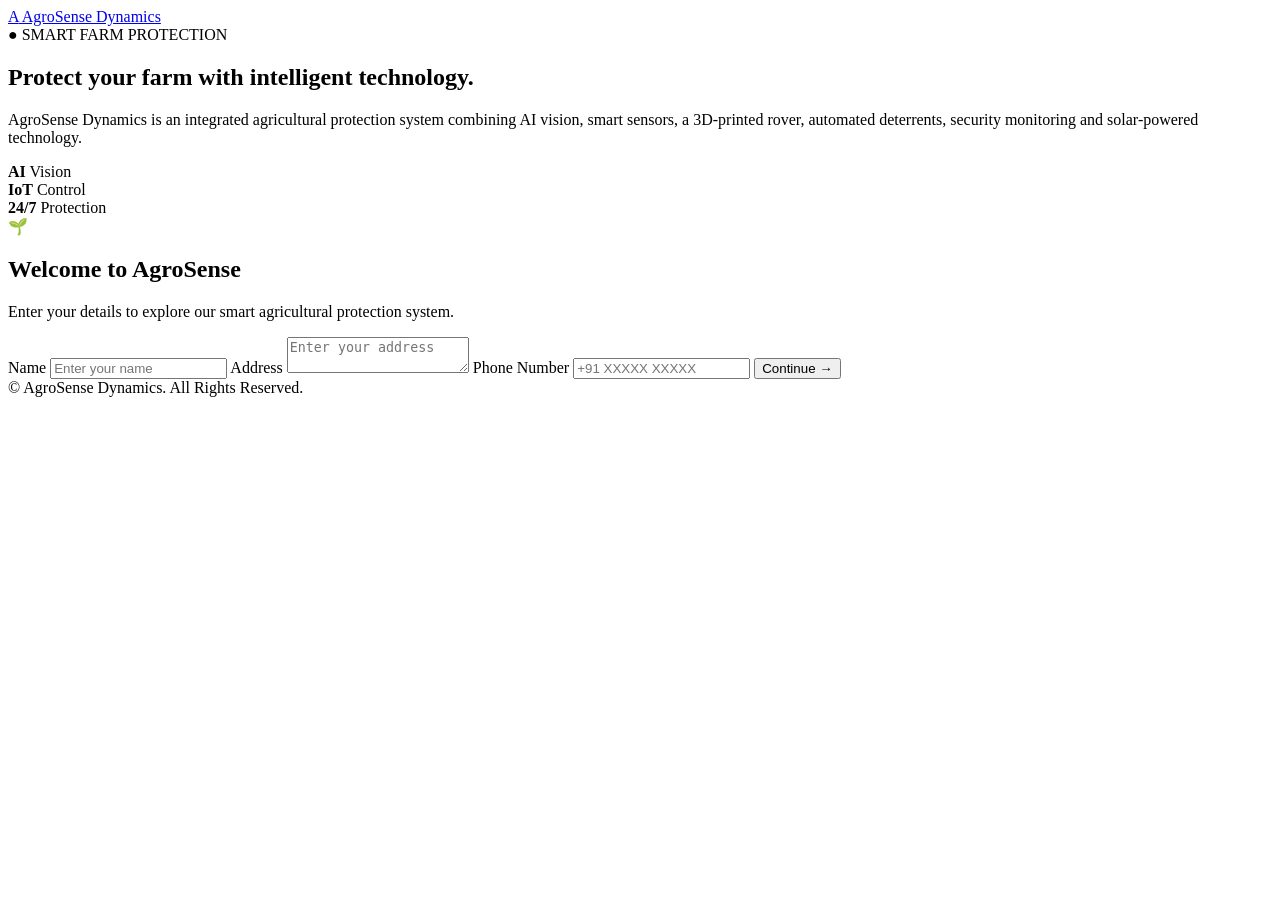
==== index.html @ 688af518 "Create index.html" ====
<!DOCTYPE html>
<html lang="en">
<head>
<meta charset="UTF-8">
<meta name="viewport" content="width=device-width, initial-scale=1.0">
<title>AgroSense Dynamics | Welcome</title>
<link rel="stylesheet" href="style.css">
</head>

<body class="landing">

<header class="navbar">
    <a href="index.html" class="logo">
        <span class="logo-icon">A</span>
        AgroSense <span>Dynamics</span>
    </a>
</header>

<main class="hero">

    <section class="hero-content reveal">

        <div class="badge">● SMART FARM PROTECTION</div>

        <h1>
            Protect your farm with
            <span class="gradient">intelligent technology.</span>
        </h1>

        <p>
            AgroSense Dynamics is an integrated agricultural
            protection system combining AI vision, smart sensors,
            a 3D-printed rover, automated deterrents, security
            monitoring and solar-powered technology.
        </p>

        <div class="hero-stats">
            <div>
                <strong>AI</strong>
                <span>Vision</span>
            </div>

            <div>
                <strong>IoT</strong>
                <span>Control</span>
            </div>

            <div>
                <strong>24/7</strong>
                <span>Protection</span>
            </div>
        </div>

    </section>


    <section class="glass login-card reveal delay">

        <div class="large-icon">🌱</div>

        <h2>Welcome to AgroSense</h2>

        <p class="muted">
            Enter your details to explore our smart
            agricultural protection system.
        </p>

        <form id="profileForm">

            <label>
                Name
                <input
                    type="text"
                    id="name"
                    placeholder="Enter your name"
                    required
                >
            </label>

            <label>
                Address
                <textarea
                    id="address"
                    placeholder="Enter your address"
                    required
                ></textarea>
            </label>

            <label>
                Phone Number
                <input
                    type="tel"
                    id="phone"
                    placeholder="+91 XXXXX XXXXX"
                    required
                >
            </label>

            <button class="btn primary" type="submit">
                Continue
                <span>→</span>
            </button>

        </form>

    </section>

</main>

<footer>
    © AgroSense Dynamics. All Rights Reserved.
</footer>

<script src="app.js"></script>

</body>
</html>
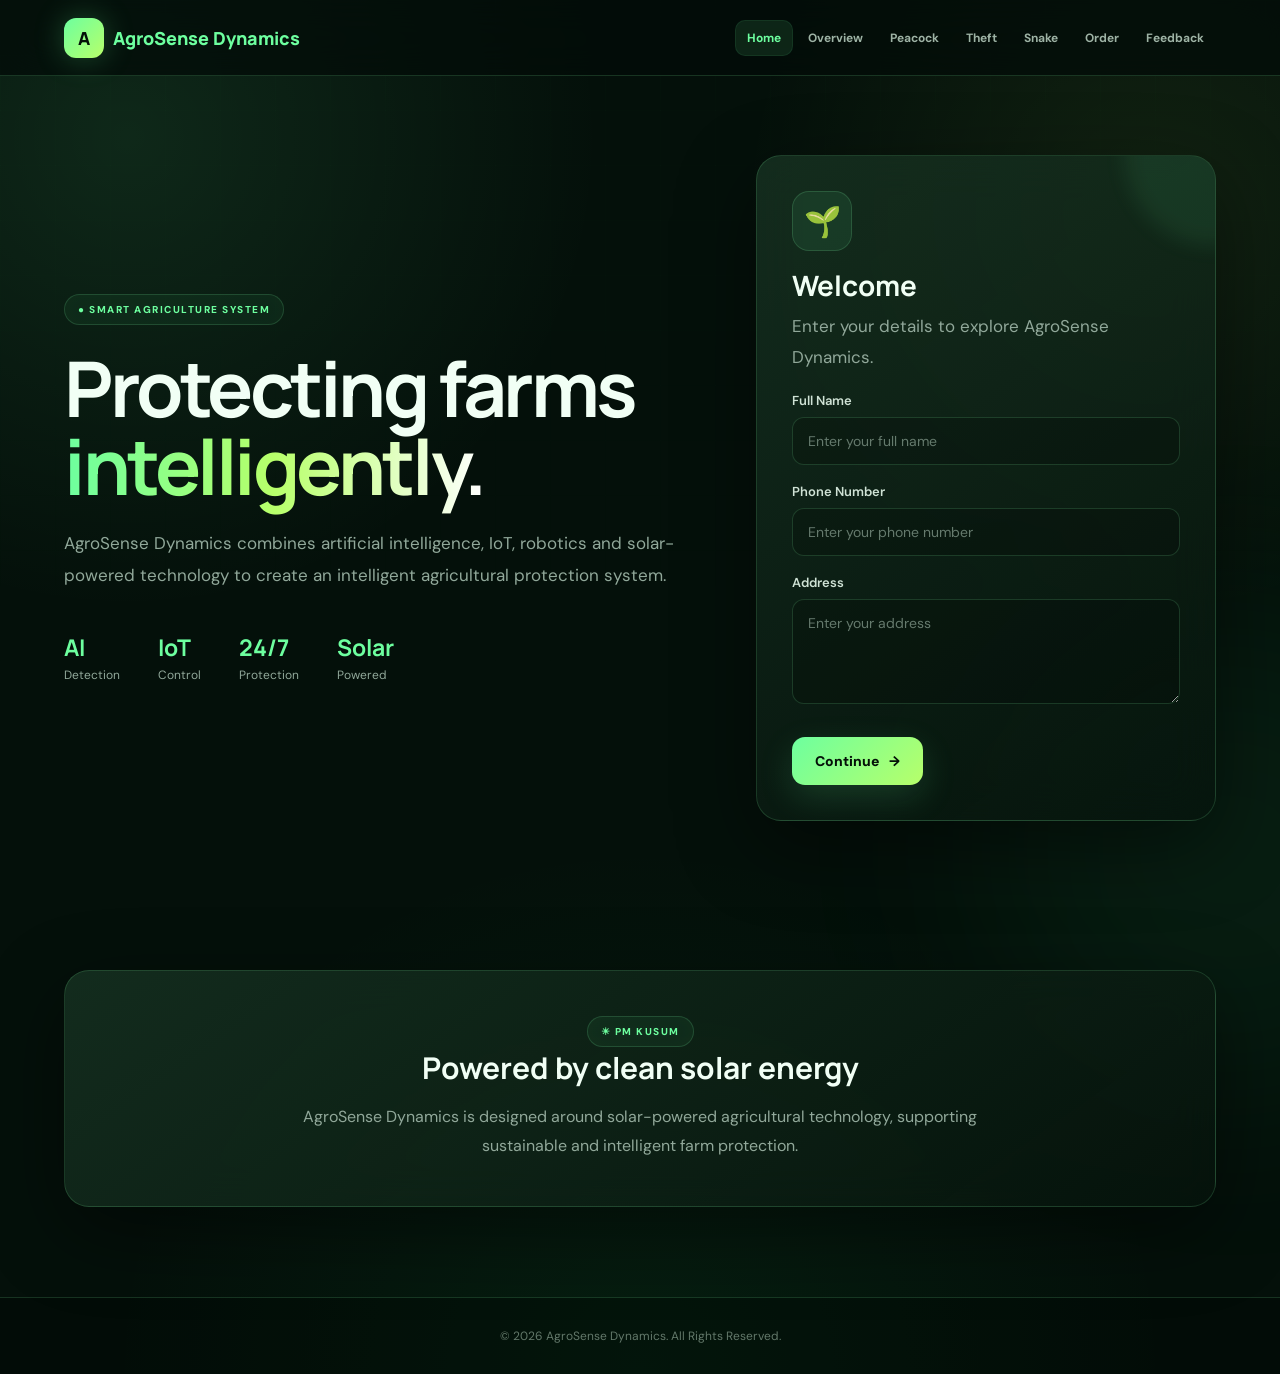
==== commit c3f6b8de: "Update index.html" ====
--- a/index.html
+++ b/index.html
@@ -1,117 +1,265 @@
 <!DOCTYPE html>
 <html lang="en">
 <head>
-<meta charset="UTF-8">
-<meta name="viewport" content="width=device-width, initial-scale=1.0">
-<title>AgroSense Dynamics | Welcome</title>
-<link rel="stylesheet" href="style.css">
+    <meta charset="UTF-8">
+
+    <meta
+        name="viewport"
+        content="width=device-width, initial-scale=1.0"
+    >
+
+    <meta
+        name="description"
+        content="AgroSense Dynamics - Smart agricultural protection powered by AI, IoT and solar energy."
+    >
+
+    <title>AgroSense Dynamics | Smart Agriculture</title>
+
+    <link rel="stylesheet" href="style.css">
 </head>
 
-<body class="landing">
-
-<header class="navbar">
-    <a href="index.html" class="logo">
-        <span class="logo-icon">A</span>
-        AgroSense <span>Dynamics</span>
-    </a>
-</header>
-
-<main class="hero">
-
-    <section class="hero-content reveal">
-
-        <div class="badge">● SMART FARM PROTECTION</div>
-
-        <h1>
-            Protect your farm with
-            <span class="gradient">intelligent technology.</span>
-        </h1>
-
-        <p>
-            AgroSense Dynamics is an integrated agricultural
-            protection system combining AI vision, smart sensors,
-            a 3D-printed rover, automated deterrents, security
-            monitoring and solar-powered technology.
-        </p>
-
-        <div class="hero-stats">
-            <div>
-                <strong>AI</strong>
-                <span>Vision</span>
+<body>
+
+    <!-- =========================
+         NAVBAR
+    ========================== -->
+
+    <nav class="navbar">
+
+        <a href="index.html" class="logo">
+
+            <span class="logo-icon">A</span>
+
+            <span>
+                AgroSense
+                <span>Dynamics</span>
+            </span>
+
+        </a>
+
+        <div class="nav-links">
+
+            <a href="index.html" class="active">
+                Home
+            </a>
+
+            <a href="overview.html">
+                Overview
+            </a>
+
+            <a href="peacock.html">
+                Peacock
+            </a>
+
+            <a href="theft.html">
+                Theft
+            </a>
+
+            <a href="snake.html">
+                Snake
+            </a>
+
+            <a href="order.html">
+                Order
+            </a>
+
+            <a href="feedback.html">
+                Feedback
+            </a>
+
+        </div>
+
+    </nav>
+
+
+    <!-- =========================
+         HERO
+    ========================== -->
+
+    <main class="hero">
+
+        <section class="hero-content reveal">
+
+            <div class="badge">
+                ● SMART AGRICULTURE SYSTEM
             </div>
 
-            <div>
-                <strong>IoT</strong>
-                <span>Control</span>
+            <h1>
+                Protecting farms
+                <span class="gradient">
+                    intelligently.
+                </span>
+            </h1>
+
+            <p>
+                AgroSense Dynamics combines artificial intelligence,
+                IoT, robotics and solar-powered technology to create
+                an intelligent agricultural protection system.
+            </p>
+
+
+            <!-- HERO STATS -->
+
+            <div class="hero-stats">
+
+                <div>
+                    <strong>AI</strong>
+                    <span>Detection</span>
+                </div>
+
+                <div>
+                    <strong>IoT</strong>
+                    <span>Control</span>
+                </div>
+
+                <div>
+                    <strong>24/7</strong>
+                    <span>Protection</span>
+                </div>
+
+                <div>
+                    <strong>Solar</strong>
+                    <span>Powered</span>
+                </div>
+
             </div>
 
-            <div>
-                <strong>24/7</strong>
-                <span>Protection</span>
+        </section>
+
+
+        <!-- =========================
+             LOGIN CARD
+        ========================== -->
+
+        <section class="login-card glass reveal delay">
+
+            <div class="large-icon">
+                🌱
             </div>
-        </div>
-
-    </section>
-
-
-    <section class="glass login-card reveal delay">
-
-        <div class="large-icon">🌱</div>
-
-        <h2>Welcome to AgroSense</h2>
-
-        <p class="muted">
-            Enter your details to explore our smart
-            agricultural protection system.
-        </p>
-
-        <form id="profileForm">
-
-            <label>
-                Name
+
+            <h2>
+                Welcome
+            </h2>
+
+            <p class="muted">
+                Enter your details to explore
+                AgroSense Dynamics.
+            </p>
+
+
+            <form id="loginForm">
+
+                <!-- NAME -->
+
+                <label for="name">
+                    Full Name
+                </label>
+
                 <input
                     type="text"
                     id="name"
-                    placeholder="Enter your name"
+                    name="name"
+                    placeholder="Enter your full name"
+                    autocomplete="name"
                     required
                 >
-            </label>
-
-            <label>
-                Address
-                <textarea
-                    id="address"
-                    placeholder="Enter your address"
-                    required
-                ></textarea>
-            </label>
-
-            <label>
-                Phone Number
+
+
+                <!-- PHONE -->
+
+                <label for="phone">
+                    Phone Number
+                </label>
+
                 <input
                     type="tel"
                     id="phone"
-                    placeholder="+91 XXXXX XXXXX"
+                    name="phone"
+                    placeholder="Enter your phone number"
+                    autocomplete="tel"
+                    pattern="[0-9+\-\s()]{10,15}"
                     required
                 >
-            </label>
-
-            <button class="btn primary" type="submit">
-                Continue
-                <span>→</span>
-            </button>
-
-        </form>
+
+
+                <!-- ADDRESS -->
+
+                <label for="address">
+                    Address
+                </label>
+
+                <textarea
+                    id="address"
+                    name="address"
+                    placeholder="Enter your address"
+                    autocomplete="street-address"
+                    required
+                ></textarea>
+
+
+                <!-- CONTINUE BUTTON -->
+
+                <button
+                    type="submit"
+                    class="btn primary"
+                >
+
+                    Continue
+
+                    <span>
+                        →
+                    </span>
+
+                </button>
+
+            </form>
+
+        </section>
+
+    </main>
+
+
+    <!-- =========================
+         SOLAR BANNER
+    ========================== -->
+
+    <section class="info-banner glass reveal">
+
+        <div class="badge">
+            ☀ PM KUSUM
+        </div>
+
+        <h2>
+            Powered by clean solar energy
+        </h2>
+
+        <p>
+            AgroSense Dynamics is designed around
+            solar-powered agricultural technology,
+            supporting sustainable and intelligent
+            farm protection.
+        </p>
 
     </section>
 
-</main>
-
-<footer>
-    © AgroSense Dynamics. All Rights Reserved.
-</footer>
-
-<script src="app.js"></script>
+
+    <!-- =========================
+         FOOTER
+    ========================== -->
+
+    <footer>
+
+        © 2026 AgroSense Dynamics.
+        All Rights Reserved.
+
+    </footer>
+
+
+    <!-- =========================
+         JAVASCRIPT
+    ========================== -->
+
+    <script src="script.js"></script>
 
 </body>
 </html>
--- a/style.css
+++ b/style.css
@@ -0,0 +1,2533 @@
+/* =========================================================
+   AGROSENSE DYNAMICS
+   PROFESSIONAL WEBSITE STYLESHEET
+   ========================================================= */
+
+
+/* =========================================================
+   GOOGLE FONTS
+   ========================================================= */
+
+@import url('https://fonts.googleapis.com/css2?family=DM+Sans:wght@400;500;600;700;800&family=Manrope:wght@600;700;800&display=swap');
+
+
+/* =========================================================
+   ROOT VARIABLES
+   ========================================================= */
+
+:root {
+
+    --bg: #04100a;
+    --bg-dark: #020804;
+    --bg-light: #0a1b11;
+
+    --card: rgba(12, 32, 20, 0.72);
+    --card-hover: rgba(18, 48, 29, 0.92);
+
+    --green: #6dff9f;
+    --green-light: #b7ff6a;
+    --green-dark: #1ed760;
+
+    --text: #f1fff5;
+    --text-soft: #d7e8dc;
+    --muted: #91a89a;
+
+    --border: rgba(130, 255, 170, 0.16);
+    --border-bright: rgba(109, 255, 159, 0.38);
+
+    --shadow:
+        0 25px 80px rgba(0, 0, 0, 0.45);
+
+    --glow:
+        0 0 35px rgba(109, 255, 159, 0.16);
+
+    --radius: 22px;
+}
+
+
+/* =========================================================
+   RESET
+   ========================================================= */
+
+* {
+    margin: 0;
+    padding: 0;
+    box-sizing: border-box;
+}
+
+
+html {
+    scroll-behavior: smooth;
+}
+
+
+body {
+    min-height: 100vh;
+
+    font-family: "DM Sans", sans-serif;
+
+    color: var(--text);
+
+    background:
+        radial-gradient(
+            circle at 10% 10%,
+            rgba(109, 255, 159, 0.10),
+            transparent 28%
+        ),
+
+        radial-gradient(
+            circle at 90% 15%,
+            rgba(183, 255, 106, 0.08),
+            transparent 25%
+        ),
+
+        radial-gradient(
+            circle at 50% 100%,
+            rgba(30, 215, 96, 0.07),
+            transparent 35%
+        ),
+
+        var(--bg);
+
+    overflow-x: hidden;
+
+    transition:
+        opacity 0.3s ease,
+        transform 0.3s ease;
+}
+
+
+/* =========================================================
+   BACKGROUND GRID
+   ========================================================= */
+
+body::before {
+
+    content: "";
+
+    position: fixed;
+
+    inset: 0;
+
+    pointer-events: none;
+
+    z-index: -2;
+
+    opacity: 0.17;
+
+    background-image:
+
+        linear-gradient(
+            rgba(120, 255, 160, 0.08) 1px,
+            transparent 1px
+        ),
+
+        linear-gradient(
+            90deg,
+            rgba(120, 255, 160, 0.08) 1px,
+            transparent 1px
+        );
+
+    background-size: 55px 55px;
+
+    mask-image:
+        linear-gradient(
+            to bottom,
+            black,
+            transparent 90%
+        );
+}
+
+
+/* =========================================================
+   BACKGROUND GLOW
+   ========================================================= */
+
+body::after {
+
+    content: "";
+
+    position: fixed;
+
+    width: 500px;
+    height: 500px;
+
+    right: -200px;
+    bottom: -200px;
+
+    border-radius: 50%;
+
+    background:
+        rgba(80, 255, 140, 0.055);
+
+    filter: blur(100px);
+
+    pointer-events: none;
+
+    z-index: -1;
+
+    animation:
+        floatingGlow 9s ease-in-out infinite alternate;
+}
+
+
+@keyframes floatingGlow {
+
+    from {
+        transform:
+            translate(0, 0)
+            scale(1);
+    }
+
+    to {
+        transform:
+            translate(-70px, -60px)
+            scale(1.15);
+    }
+}
+
+
+/* =========================================================
+   TEXT
+   ========================================================= */
+
+h1,
+h2,
+h3,
+h4 {
+
+    font-family: "Manrope", sans-serif;
+
+}
+
+
+p {
+
+    line-height: 1.8;
+
+}
+
+
+.muted {
+
+    color: var(--muted);
+
+}
+
+
+.gradient {
+
+    background:
+        linear-gradient(
+            90deg,
+            var(--green),
+            var(--green-light),
+            #ffffff
+        );
+
+    -webkit-background-clip: text;
+
+    background-clip: text;
+
+    color: transparent;
+
+}
+
+
+/* =========================================================
+   NAVBAR
+   ========================================================= */
+
+.navbar {
+
+    position: sticky;
+
+    top: 0;
+
+    z-index: 1000;
+
+    height: 76px;
+
+    width: 100%;
+
+    padding:
+        0 5%;
+
+    display: flex;
+
+    align-items: center;
+
+    justify-content: space-between;
+
+    background:
+        rgba(3, 13, 8, 0.76);
+
+    backdrop-filter:
+        blur(22px);
+
+    -webkit-backdrop-filter:
+        blur(22px);
+
+    border-bottom:
+        1px solid var(--border);
+}
+
+
+/* =========================================================
+   LOGO
+   ========================================================= */
+
+.logo {
+
+    display: flex;
+
+    align-items: center;
+
+    gap: 9px;
+
+    text-decoration: none;
+
+    color: white;
+
+    font-family: "Manrope", sans-serif;
+
+    font-size: 18px;
+
+    font-weight: 800;
+
+    white-space: nowrap;
+}
+
+
+.logo span:not(.logo-icon) {
+
+    color: var(--green);
+
+}
+
+
+.logo-icon {
+
+    width: 40px;
+
+    height: 40px;
+
+    display: grid;
+
+    place-items: center;
+
+    border-radius: 12px;
+
+    color: #031008;
+
+    background:
+        linear-gradient(
+            135deg,
+            var(--green),
+            var(--green-light)
+        );
+
+    box-shadow:
+        0 0 30px
+        rgba(109, 255, 159, 0.25);
+
+    font-weight: 900;
+
+    transition:
+        transform 0.3s ease,
+        box-shadow 0.3s ease;
+}
+
+
+.logo:hover .logo-icon {
+
+    transform:
+        rotate(-8deg)
+        scale(1.08);
+
+    box-shadow:
+        0 0 45px
+        rgba(109, 255, 159, 0.45);
+}
+
+
+/* =========================================================
+   NAVIGATION LINKS
+   ========================================================= */
+
+.nav-links {
+
+    display: flex;
+
+    align-items: center;
+
+    gap: 3px;
+
+    overflow-x: auto;
+
+    scrollbar-width: none;
+}
+
+
+.nav-links::-webkit-scrollbar {
+
+    display: none;
+
+}
+
+
+.nav-links a {
+
+    color: #9eb3a5;
+
+    text-decoration: none;
+
+    font-size: 12px;
+
+    font-weight: 700;
+
+    padding:
+        10px 12px;
+
+    border-radius: 10px;
+
+    white-space: nowrap;
+
+    transition:
+        color 0.3s ease,
+        background 0.3s ease,
+        transform 0.3s ease;
+}
+
+
+.nav-links a:hover {
+
+    color: white;
+
+    background:
+        rgba(109, 255, 159, 0.08);
+
+    transform:
+        translateY(-1px);
+}
+
+
+.nav-links a.active {
+
+    color: var(--green);
+
+    background:
+        rgba(109, 255, 159, 0.10);
+
+    box-shadow:
+        inset 0 0 0 1px
+        rgba(109, 255, 159, 0.08);
+}
+
+
+/* =========================================================
+   HERO
+   ========================================================= */
+
+.hero {
+
+    width:
+        min(1180px, 90%);
+
+    min-height:
+        calc(100vh - 76px);
+
+    margin:
+        0 auto;
+
+    display:
+        grid;
+
+    grid-template-columns:
+        1.15fr 0.85fr;
+
+    align-items:
+        center;
+
+    gap:
+        70px;
+
+    padding:
+        70px 0;
+}
+
+
+.hero-content {
+
+    max-width:
+        720px;
+}
+
+
+.hero h1 {
+
+    font-size:
+        clamp(44px, 6vw, 78px);
+
+    line-height:
+        1.01;
+
+    letter-spacing:
+        -0.045em;
+
+    margin:
+        24px 0;
+}
+
+
+.hero p {
+
+    max-width:
+        680px;
+
+    color:
+        var(--muted);
+
+    font-size:
+        17px;
+
+    line-height:
+        1.85;
+}
+
+
+/* =========================================================
+   BADGE
+   ========================================================= */
+
+.badge {
+
+    display:
+        inline-flex;
+
+    align-items:
+        center;
+
+    gap:
+        8px;
+
+    padding:
+        8px 13px;
+
+    border:
+        1px solid var(--border);
+
+    border-radius:
+        999px;
+
+    background:
+        rgba(109, 255, 159, 0.05);
+
+    color:
+        var(--green);
+
+    font-size:
+        10px;
+
+    font-weight:
+        800;
+
+    letter-spacing:
+        0.15em;
+
+    text-transform:
+        uppercase;
+
+    box-shadow:
+        inset 0 0 20px
+        rgba(109, 255, 159, 0.02);
+}
+
+
+/* =========================================================
+   HERO STATS
+   ========================================================= */
+
+.hero-stats {
+
+    display:
+        flex;
+
+    gap:
+        38px;
+
+    margin-top:
+        40px;
+}
+
+
+.hero-stats div {
+
+    display:
+        flex;
+
+    flex-direction:
+        column;
+
+    gap:
+        4px;
+}
+
+
+.hero-stats strong {
+
+    font-family:
+        "Manrope", sans-serif;
+
+    font-size:
+        23px;
+
+    color:
+        var(--green);
+}
+
+
+.hero-stats span {
+
+    color:
+        var(--muted);
+
+    font-size:
+        12px;
+
+}
+
+
+/* =========================================================
+   GLASS
+   ========================================================= */
+
+.glass {
+
+    background:
+        linear-gradient(
+            145deg,
+            rgba(24, 52, 35, 0.78),
+            rgba(6, 19, 12, 0.75)
+        );
+
+    border:
+        1px solid var(--border);
+
+    border-radius:
+        25px;
+
+    box-shadow:
+        var(--shadow);
+
+    backdrop-filter:
+        blur(22px);
+
+    -webkit-backdrop-filter:
+        blur(22px);
+}
+
+
+/* =========================================================
+   LOGIN CARD
+   ========================================================= */
+
+.login-card {
+
+    padding:
+        35px;
+
+    position:
+        relative;
+
+    overflow:
+        hidden;
+
+    animation:
+        cardFloat 5s ease-in-out infinite;
+}
+
+
+.login-card::before {
+
+    content:
+        "";
+
+    position:
+        absolute;
+
+    width:
+        180px;
+
+    height:
+        180px;
+
+    top:
+        -90px;
+
+    right:
+        -90px;
+
+    border-radius:
+        50%;
+
+    background:
+        rgba(109, 255, 159, 0.08);
+
+    filter:
+        blur(10px);
+
+}
+
+
+@keyframes cardFloat {
+
+    0%,
+    100% {
+
+        transform:
+            translateY(0);
+
+    }
+
+    50% {
+
+        transform:
+            translateY(-10px);
+
+    }
+}
+
+
+.login-card h2 {
+
+    font-size:
+        28px;
+
+    margin:
+        15px 0 7px;
+
+}
+
+
+.large-icon {
+
+    width:
+        60px;
+
+    height:
+        60px;
+
+    display:
+        grid;
+
+    place-items:
+        center;
+
+    border-radius:
+        17px;
+
+    background:
+        rgba(109, 255, 159, 0.08);
+
+    border:
+        1px solid var(--border);
+
+    font-size:
+        30px;
+
+}
+
+
+/* =========================================================
+   FORMS
+   ========================================================= */
+
+label {
+
+    display:
+        block;
+
+    margin-top:
+        18px;
+
+    color:
+        #cfe2d5;
+
+    font-size:
+        13px;
+
+    font-weight:
+        600;
+}
+
+
+input,
+textarea {
+
+    width:
+        100%;
+
+    margin-top:
+        8px;
+
+    padding:
+        14px 15px;
+
+    border:
+        1px solid var(--border);
+
+    border-radius:
+        12px;
+
+    outline:
+        none;
+
+    background:
+        rgba(0, 0, 0, 0.20);
+
+    color:
+        white;
+
+    font-family:
+        inherit;
+
+    font-size:
+        14px;
+
+    transition:
+        border 0.3s ease,
+        box-shadow 0.3s ease,
+        transform 0.3s ease;
+}
+
+
+textarea {
+
+    min-height:
+        105px;
+
+    resize:
+        vertical;
+}
+
+
+input::placeholder,
+textarea::placeholder {
+
+    color:
+        #657a6d;
+
+}
+
+
+input:focus,
+textarea:focus {
+
+    border-color:
+        var(--green);
+
+    box-shadow:
+        0 0 0 3px
+        rgba(109, 255, 159, 0.08),
+
+        0 0 30px
+        rgba(109, 255, 159, 0.06);
+
+    transform:
+        translateY(-1px);
+}
+
+
+/* =========================================================
+   BUTTONS
+   ========================================================= */
+
+.btn {
+
+    display:
+        inline-flex;
+
+    align-items:
+        center;
+
+    justify-content:
+        center;
+
+    gap:
+        10px;
+
+    margin-top:
+        28px;
+
+    padding:
+        15px 23px;
+
+    border:
+        none;
+
+    border-radius:
+        13px;
+
+    font-family:
+        inherit;
+
+    font-size:
+        14px;
+
+    font-weight:
+        800;
+
+    text-decoration:
+        none;
+
+    cursor:
+        pointer;
+
+    transition:
+        transform 0.3s ease,
+        box-shadow 0.3s ease,
+        background 0.3s ease;
+}
+
+
+.btn span {
+
+    transition:
+        transform 0.3s ease;
+
+}
+
+
+.btn:hover span {
+
+    transform:
+        translateX(4px);
+
+}
+
+
+.btn.primary {
+
+    color:
+        #041008;
+
+    background:
+        linear-gradient(
+            135deg,
+            var(--green),
+            var(--green-light)
+        );
+
+    box-shadow:
+        0 12px 35px
+        rgba(109, 255, 159, 0.15);
+
+}
+
+
+.btn.primary:hover {
+
+    transform:
+        translateY(-4px)
+        scale(1.015);
+
+    box-shadow:
+        0 20px 55px
+        rgba(109, 255, 159, 0.28);
+
+}
+
+
+.btn-reset {
+
+    color:
+        white;
+
+    background:
+        transparent;
+
+    border:
+        1px solid var(--border);
+
+}
+
+
+.btn-reset:hover {
+
+    background:
+        rgba(255,255,255,0.05);
+
+    transform:
+        translateY(-3px);
+
+}
+
+
+/* =========================================================
+   PAGE HEADER
+   ========================================================= */
+
+.page-header {
+
+    width:
+        min(1180px, 90%);
+
+    margin:
+        80px auto 55px;
+
+}
+
+
+.page-header h1 {
+
+    font-size:
+        clamp(42px, 6vw, 70px);
+
+    line-height:
+        1.02;
+
+    letter-spacing:
+        -0.04em;
+
+    margin:
+        18px 0;
+}
+
+
+.page-header p {
+
+    max-width:
+        720px;
+
+    color:
+        var(--muted);
+
+    font-size:
+        17px;
+
+    line-height:
+        1.85;
+
+}
+
+
+/* =========================================================
+   SPLIT PAGE HEADER
+   ========================================================= */
+
+.page-header.split {
+
+    display:
+        grid;
+
+    grid-template-columns:
+        1fr 0.55fr;
+
+    gap:
+        60px;
+
+    align-items:
+        center;
+}
+
+
+/* =========================================================
+   CARDS
+   ========================================================= */
+
+.cards {
+
+    width:
+        min(1180px, 90%);
+
+    margin:
+        auto;
+
+    display:
+        grid;
+
+    grid-template-columns:
+        repeat(3, 1fr);
+
+    gap:
+        20px;
+}
+
+
+.card {
+
+    position:
+        relative;
+
+    display:
+        block;
+
+    padding:
+        30px;
+
+    min-height:
+        220px;
+
+    overflow:
+        hidden;
+
+    text-decoration:
+        none;
+
+    color:
+        inherit;
+
+    border:
+        1px solid var(--border);
+
+    border-radius:
+        var(--radius);
+
+    background:
+        rgba(13, 32, 21, 0.62);
+
+    transition:
+        transform 0.4s ease,
+        background 0.4s ease,
+        border 0.4s ease,
+        box-shadow 0.4s ease;
+}
+
+
+.card::before {
+
+    content:
+        "";
+
+    position:
+        absolute;
+
+    width:
+        160px;
+
+    height:
+        160px;
+
+    right:
+        -80px;
+
+    top:
+        -80px;
+
+    border-radius:
+        50%;
+
+    background:
+        rgba(109, 255, 159, 0.07);
+
+    transition:
+        transform 0.5s ease;
+}
+
+
+.card:hover {
+
+    transform:
+        translateY(-9px);
+
+    background:
+        var(--card-hover);
+
+    border-color:
+        var(--border-bright);
+
+    box-shadow:
+        0 25px 60px
+        rgba(0, 0, 0, 0.28);
+}
+
+
+.card:hover::before {
+
+    transform:
+        scale(2.2);
+
+}
+
+
+.card-icon {
+
+    position:
+        relative;
+
+    z-index:
+        1;
+
+    display:
+        inline-block;
+
+    font-size:
+        38px;
+
+    margin-bottom:
+        18px;
+
+    transition:
+        transform 0.4s ease;
+}
+
+
+.card:hover .card-icon {
+
+    transform:
+        translateY(-5px)
+        rotate(-5deg)
+        scale(1.12);
+
+}
+
+
+.card h3 {
+
+    position:
+        relative;
+
+    z-index:
+        1;
+
+    font-size:
+        20px;
+
+    margin-bottom:
+        12px;
+
+}
+
+
+.card p {
+
+    position:
+        relative;
+
+    z-index:
+        1;
+
+    color:
+        var(--muted);
+
+    font-size:
+        14px;
+
+    line-height:
+        1.75;
+
+}
+
+
+.card-link {
+
+    position:
+        relative;
+
+    z-index:
+        1;
+
+    display:
+        inline-block;
+
+    margin-top:
+        18px;
+
+    color:
+        var(--green);
+
+    font-size:
+        13px;
+
+    font-weight:
+        800;
+
+}
+
+
+/* =========================================================
+   FLOW SECTION
+   ========================================================= */
+
+.flow {
+
+    width:
+        min(1180px, 90%);
+
+    margin:
+        70px auto;
+
+    padding:
+        35px;
+}
+
+
+.flow-items {
+
+    display:
+        grid;
+
+    grid-template-columns:
+        repeat(4, 1fr);
+
+    gap:
+        18px;
+
+    margin-top:
+        30px;
+}
+
+
+.flow-item {
+
+    padding:
+        25px 18px;
+
+    text-align:
+        center;
+
+    border:
+        1px solid var(--border);
+
+    border-radius:
+        17px;
+
+    background:
+        rgba(0, 0, 0, 0.14);
+
+    transition:
+        transform 0.3s ease,
+        border 0.3s ease,
+        background 0.3s ease;
+}
+
+
+.flow-item:hover {
+
+    transform:
+        translateY(-6px);
+
+    border-color:
+        var(--border-bright);
+
+    background:
+        rgba(109, 255, 159, 0.04);
+}
+
+
+.flow-icon {
+
+    font-size:
+        32px;
+
+    margin-bottom:
+        12px;
+
+}
+
+
+.flow-item h4 {
+
+    font-size:
+        16px;
+
+    margin-bottom:
+        7px;
+
+}
+
+
+.flow-item p {
+
+    color:
+        var(--muted);
+
+    font-size:
+        12px;
+
+    line-height:
+        1.6;
+
+}
+
+
+/* =========================================================
+   ORBIT ANIMATION
+   ========================================================= */
+
+.orbit {
+
+    position:
+        relative;
+
+    width:
+        310px;
+
+    height:
+        310px;
+
+    margin:
+        auto;
+
+    border:
+        1px solid
+        rgba(109, 255, 159, 0.18);
+
+    border-radius:
+        50%;
+
+    box-shadow:
+        inset 0 0 70px
+        rgba(109, 255, 159, 0.035),
+
+        0 0 50px
+        rgba(109, 255, 159, 0.04);
+
+    animation:
+        orbitRotate 18s linear infinite;
+}
+
+
+.orbit::before {
+
+    content:
+        "";
+
+    position:
+        absolute;
+
+    inset:
+        30px;
+
+    border:
+        1px dashed
+        rgba(109, 255, 159, 0.12);
+
+    border-radius:
+        50%;
+}
+
+
+.orbit::after {
+
+    content:
+        "";
+
+    position:
+        absolute;
+
+    width:
+        15px;
+
+    height:
+        15px;
+
+    top:
+        -7px;
+
+    left:
+        calc(50% - 7px);
+
+    border-radius:
+        50%;
+
+    background:
+        var(--green);
+
+    box-shadow:
+        0 0 25px
+        var(--green);
+}
+
+
+.orbit-center {
+
+    position:
+        absolute;
+
+    inset:
+        75px;
+
+    display:
+        grid;
+
+    place-items:
+        center;
+
+    border-radius:
+        50%;
+
+    font-size:
+        70px;
+
+    background:
+        radial-gradient(
+            circle,
+            rgba(109, 255, 159, 0.18),
+            rgba(109, 255, 159, 0.025) 65%,
+            transparent 70%
+        );
+
+    animation:
+        counterOrbit 18s linear infinite;
+}
+
+
+.orbit-node {
+
+    position:
+        absolute;
+
+    width:
+        50px;
+
+    height:
+        50px;
+
+    display:
+        grid;
+
+    place-items:
+        center;
+
+    border-radius:
+        50%;
+
+    background:
+        var(--bg-light);
+
+    border:
+        1px solid var(--border);
+
+    box-shadow:
+        0 0 25px
+        rgba(109, 255, 159, 0.10);
+
+    font-size:
+        18px;
+
+    animation:
+        counterOrbit 18s linear infinite;
+}
+
+
+.node1 {
+
+    top:
+        15px;
+
+    left:
+        calc(50% - 25px);
+
+}
+
+
+.node2 {
+
+    right:
+        0;
+
+    top:
+        calc(50% - 25px);
+
+}
+
+
+.node3 {
+
+    bottom:
+        15px;
+
+    left:
+        calc(50% - 25px);
+
+}
+
+
+@keyframes orbitRotate {
+
+    to {
+
+        transform:
+            rotate(360deg);
+
+    }
+
+}
+
+
+@keyframes counterOrbit {
+
+    to {
+
+        transform:
+            rotate(-360deg);
+
+    }
+
+}
+
+
+/* =========================================================
+   ORDER PAGE
+   ========================================================= */
+
+.order {
+
+    width:
+        min(1050px, 90%);
+
+    margin:
+        auto;
+
+    display:
+        grid;
+
+    grid-template-columns:
+        1fr 0.8fr;
+
+    gap:
+        25px;
+
+}
+
+
+.bill {
+
+    padding:
+        35px;
+
+}
+
+
+.bill-header {
+
+    display:
+        flex;
+
+    align-items:
+        center;
+
+    justify-content:
+        space-between;
+
+    gap:
+        20px;
+
+    padding-bottom:
+        25px;
+
+    border-bottom:
+        1px solid var(--border);
+
+}
+
+
+.bill-header h2 {
+
+    margin-top:
+        12px;
+
+    font-size:
+        23px;
+
+}
+
+
+.price {
+
+    color:
+        var(--green);
+
+    font-family:
+        "Manrope", sans-serif;
+
+    font-size:
+        32px;
+
+    font-weight:
+        800;
+
+    white-space:
+        nowrap;
+
+}
+
+
+.bill-row {
+
+    display:
+        flex;
+
+    justify-content:
+        space-between;
+
+    gap:
+        20px;
+
+    padding:
+        20px 0;
+
+    border-bottom:
+        1px solid var(--border);
+
+    color:
+        var(--muted);
+
+}
+
+
+.bill-row strong {
+
+    color:
+        var(--text);
+
+    white-space:
+        nowrap;
+
+}
+
+
+.bill-total {
+
+    display:
+        flex;
+
+    justify-content:
+        space-between;
+
+    align-items:
+        center;
+
+    padding-top:
+        25px;
+
+    font-size:
+        20px;
+
+}
+
+
+.bill-total strong {
+
+    color:
+        var(--green);
+
+    font-size:
+        30px;
+
+}
+
+
+/* =========================================================
+   CUSTOMER DETAILS
+   ========================================================= */
+
+.customer-details {
+
+    margin-top:
+        20px;
+
+    padding:
+        20px;
+
+    border:
+        1px solid var(--border);
+
+    border-radius:
+        15px;
+
+    background:
+        rgba(0, 0, 0, 0.18);
+
+    color:
+        #dcebe1;
+
+    line-height:
+        1.9;
+
+}
+
+
+/* =========================================================
+   CHECKBOX
+   ========================================================= */
+
+.check {
+
+    display:
+        flex;
+
+    align-items:
+        center;
+
+    gap:
+        10px;
+
+    cursor:
+        pointer;
+
+}
+
+
+.check input {
+
+    width:
+        auto;
+
+    margin:
+        0;
+
+    accent-color:
+        var(--green);
+
+}
+
+
+/* =========================================================
+   FEEDBACK
+   ========================================================= */
+
+.feedback {
+
+    width:
+        min(720px, 90%);
+
+    margin:
+        auto;
+
+    padding:
+        35px;
+
+}
+
+
+.stars {
+
+    display:
+        flex;
+
+    gap:
+        7px;
+
+    margin:
+        15px 0 30px;
+
+}
+
+
+.star {
+
+    border:
+        none;
+
+    outline:
+        none;
+
+    background:
+        transparent;
+
+    color:
+        #43594b;
+
+    font-size:
+        43px;
+
+    line-height:
+        1;
+
+    cursor:
+        pointer;
+
+    transition:
+        color 0.2s ease,
+        transform 0.2s ease,
+        filter 0.2s ease;
+}
+
+
+.star:hover {
+
+    color:
+        #ffd85a;
+
+    transform:
+        scale(1.12)
+        rotate(-5deg);
+
+}
+
+
+.star.active {
+
+    color:
+        #ffd85a;
+
+    transform:
+        scale(1.08);
+
+    filter:
+        drop-shadow(
+            0 0 10px
+            rgba(255, 216, 90, 0.35)
+        );
+
+}
+
+
+/* =========================================================
+   BUTTON ROW
+   ========================================================= */
+
+.button-row {
+
+    display:
+        flex;
+
+    gap:
+        12px;
+
+    flex-wrap:
+        wrap;
+
+}
+
+
+/* =========================================================
+   SUCCESS MESSAGE
+   ========================================================= */
+
+.success {
+
+    margin-top:
+        20px;
+
+    padding:
+        15px;
+
+    border:
+        1px solid var(--border);
+
+    border-radius:
+        12px;
+
+    text-align:
+        center;
+
+    color:
+        var(--green);
+
+    background:
+        rgba(109, 255, 159, 0.08);
+
+    animation:
+        successPop 0.5s ease both;
+}
+
+
+.hidden {
+
+    display:
+        none !important;
+
+}
+
+
+@keyframes successPop {
+
+    from {
+
+        opacity:
+            0;
+
+        transform:
+            scale(0.95);
+
+    }
+
+    to {
+
+        opacity:
+            1;
+
+        transform:
+            scale(1);
+
+    }
+
+}
+
+
+/* =========================================================
+   SOLAR INFO BANNER
+   ========================================================= */
+
+.info-banner {
+
+    width:
+        min(1180px, 90%);
+
+    margin:
+        70px auto;
+
+    padding:
+        45px;
+
+    text-align:
+        center;
+
+}
+
+
+.info-banner h2 {
+
+    font-size:
+        30px;
+
+    margin-bottom:
+        15px;
+
+}
+
+
+.info-banner p {
+
+    max-width:
+        700px;
+
+    margin:
+        auto;
+
+    color:
+        var(--muted);
+
+    line-height:
+        1.8;
+
+}
+
+
+/* =========================================================
+   PAGE REVEAL ANIMATION
+   ========================================================= */
+
+.reveal {
+
+    animation:
+        revealAnimation
+        0.85s
+        cubic-bezier(0.2, 0.8, 0.2, 1)
+        both;
+
+}
+
+
+.delay {
+
+    animation-delay:
+        0.15s;
+
+}
+
+
+@keyframes revealAnimation {
+
+    from {
+
+        opacity:
+            0;
+
+        transform:
+            translateY(28px)
+            scale(0.98);
+
+    }
+
+    to {
+
+        opacity:
+            1;
+
+        transform:
+            translateY(0)
+            scale(1);
+
+    }
+
+}
+
+
+/* =========================================================
+   FLOATING CARD ANIMATION
+   ========================================================= */
+
+.card:nth-child(1) {
+    animation-delay: 0.05s;
+}
+
+.card:nth-child(2) {
+    animation-delay: 0.10s;
+}
+
+.card:nth-child(3) {
+    animation-delay: 0.15s;
+}
+
+.card:nth-child(4) {
+    animation-delay: 0.20s;
+}
+
+.card:nth-child(5) {
+    animation-delay: 0.25s;
+}
+
+.card:nth-child(6) {
+    animation-delay: 0.30s;
+}
+
+
+/* =========================================================
+   FOOTER
+   ========================================================= */
+
+footer {
+
+    margin-top:
+        90px;
+
+    padding:
+        30px 20px;
+
+    text-align:
+        center;
+
+    color:
+        #62786a;
+
+    font-size:
+        12px;
+
+    border-top:
+        1px solid var(--border);
+
+    background:
+        rgba(2, 8, 4, 0.35);
+
+}
+
+
+/* =========================================================
+   LINK RESET
+   ========================================================= */
+
+a {
+
+    -webkit-tap-highlight-color:
+        transparent;
+
+}
+
+
+/* =========================================================
+   SELECTION
+   ========================================================= */
+
+::selection {
+
+    background:
+        rgba(109, 255, 159, 0.25);
+
+    color:
+        white;
+
+}
+
+
+/* =========================================================
+   SCROLLBAR
+   ========================================================= */
+
+::-webkit-scrollbar {
+
+    width:
+        8px;
+
+}
+
+
+::-webkit-scrollbar-track {
+
+    background:
+        #030b06;
+
+}
+
+
+::-webkit-scrollbar-thumb {
+
+    background:
+        rgba(109, 255, 159, 0.25);
+
+    border-radius:
+        999px;
+
+}
+
+
+::-webkit-scrollbar-thumb:hover {
+
+    background:
+        rgba(109, 255, 159, 0.45);
+
+}
+
+
+/* =========================================================
+   MOBILE
+   ========================================================= */
+
+@media (max-width: 1000px) {
+
+    .nav-links {
+
+        max-width:
+            65vw;
+
+    }
+
+
+    .hero {
+
+        grid-template-columns:
+            1fr;
+
+        gap:
+            50px;
+
+    }
+
+
+    .hero-content {
+
+        max-width:
+            800px;
+
+    }
+
+
+    .page-header.split {
+
+        grid-template-columns:
+            1fr;
+
+        gap:
+            45px;
+
+    }
+
+
+    .cards {
+
+        grid-template-columns:
+            repeat(2, 1fr);
+
+    }
+
+
+    .flow-items {
+
+        grid-template-columns:
+            repeat(2, 1fr);
+
+    }
+
+
+    .order {
+
+        grid-template-columns:
+            1fr;
+
+    }
+
+}
+
+
+@media (max-width: 700px) {
+
+    .navbar {
+
+        height:
+            68px;
+
+        padding:
+            0 20px;
+
+    }
+
+
+    .logo {
+
+        font-size:
+            15px;
+
+    }
+
+
+    .logo-icon {
+
+        width:
+            35px;
+
+        height:
+            35px;
+
+    }
+
+
+    .nav-links {
+
+        display:
+            none;
+
+    }
+
+
+    .hero {
+
+        width:
+            min(92%, 600px);
+
+        min-height:
+            auto;
+
+        padding:
+            70px 0;
+
+    }
+
+
+    .hero h1 {
+
+        font-size:
+            46px;
+
+    }
+
+
+    .hero p {
+
+        font-size:
+            15px;
+
+    }
+
+
+    .hero-stats {
+
+        gap:
+            22px;
+
+        flex-wrap:
+            wrap;
+
+    }
+
+
+    .page-header {
+
+        width:
+            min(92%, 600px);
+
+        margin:
+            60px auto 40px;
+
+    }
+
+
+    .page-header h1 {
+
+        font-size:
+            44px;
+
+    }
+
+
+    .page-header p {
+
+        font-size:
+            15px;
+
+    }
+
+
+    .cards {
+
+        width:
+            min(92%, 600px);
+
+        grid-template-columns:
+            1fr;
+
+    }
+
+
+    .flow {
+
+        width:
+            min(92%, 600px);
+
+        padding:
+            25px;
+
+    }
+
+
+    .flow-items {
+
+        grid-template-columns:
+            1fr;
+
+    }
+
+
+    .orbit {
+
+        width:
+            260px;
+
+        height:
+            260px;
+
+    }
+
+
+    .orbit-center {
+
+        inset:
+            62px;
+
+    }
+
+
+    .order {
+
+        width:
+            min(92%, 600px);
+
+    }
+
+
+    .feedback {
+
+        width:
+            min(92%, 600px);
+
+        padding:
+            25px;
+
+    }
+
+
+    .bill {
+
+        padding:
+            25px;
+
+    }
+
+
+    .bill-header {
+
+        align-items:
+            flex-start;
+
+        flex-direction:
+            column;
+
+    }
+
+
+    .price {
+
+        font-size:
+            29px;
+
+    }
+
+
+    .button-row {
+
+        flex-direction:
+            column;
+
+    }
+
+
+    .button-row .btn {
+
+        width:
+            100%;
+
+    }
+
+
+    .info-banner {
+
+        width:
+            min(92%, 600px);
+
+        padding:
+            30px 22px;
+
+    }
+
+}
+
+
+/* =========================================================
+   VERY SMALL SCREENS
+   ========================================================= */
+
+@media (max-width: 400px) {
+
+    .hero h1 {
+
+        font-size:
+            39px;
+
+    }
+
+
+    .page-header h1 {
+
+        font-size:
+            38px;
+
+    }
+
+
+    .login-card {
+
+        padding:
+            25px;
+
+    }
+
+
+    .star {
+
+        font-size:
+            35px;
+
+    }
+
+
+    .hero-stats {
+
+        gap:
+            17px;
+
+    }
+
+}
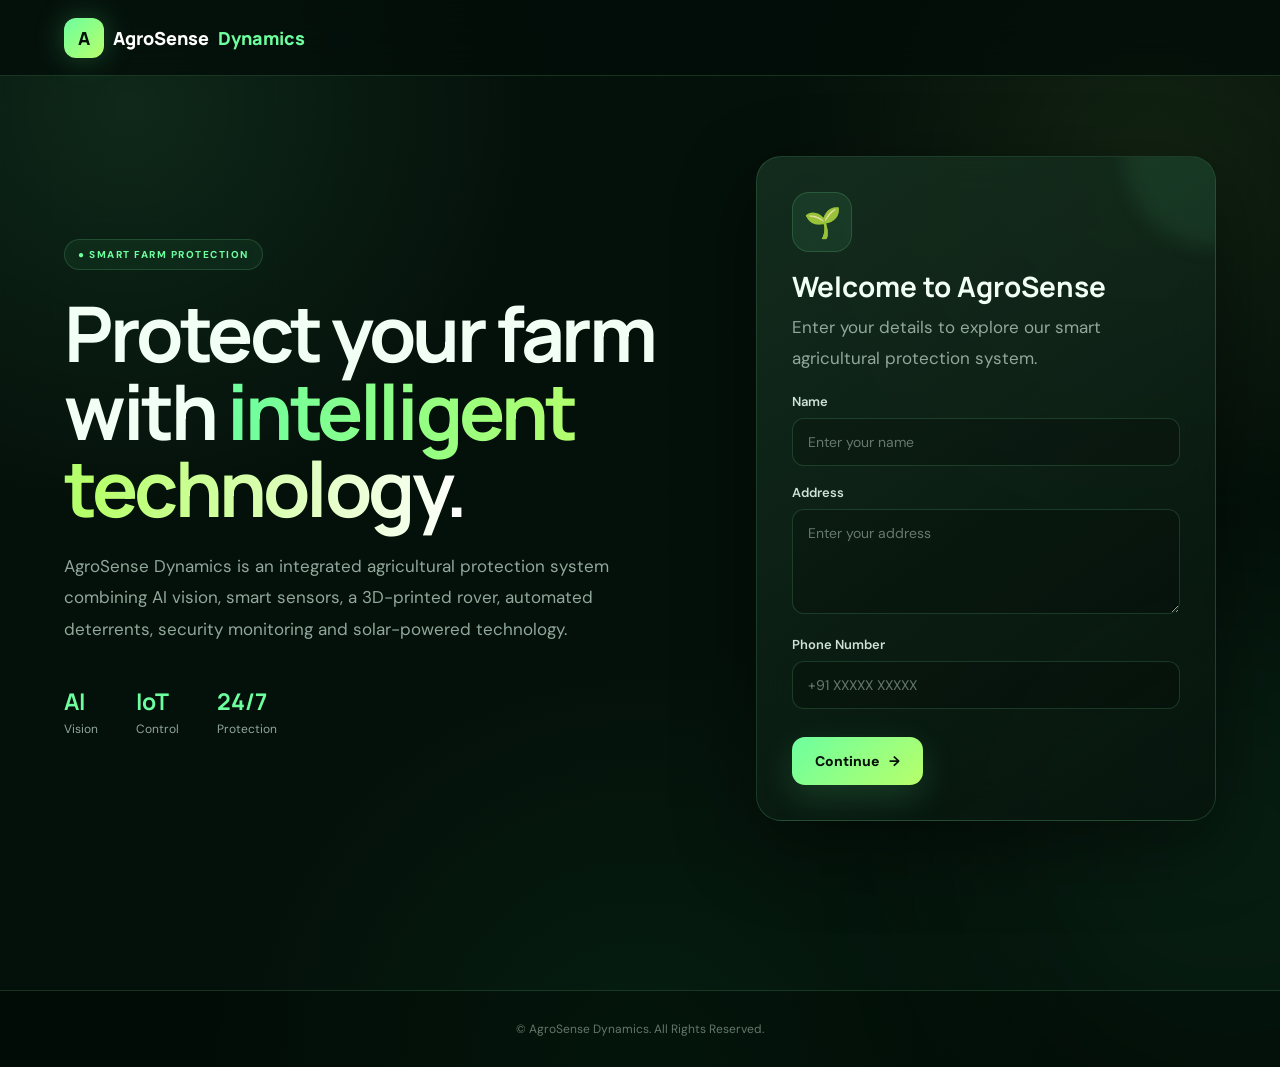
==== commit efa8edac: "Update index.html" ====
--- a/index.html
+++ b/index.html
@@ -1,265 +1,117 @@
 <!DOCTYPE html>
 <html lang="en">
 <head>
-    <meta charset="UTF-8">
-
-    <meta
-        name="viewport"
-        content="width=device-width, initial-scale=1.0"
-    >
-
-    <meta
-        name="description"
-        content="AgroSense Dynamics - Smart agricultural protection powered by AI, IoT and solar energy."
-    >
-
-    <title>AgroSense Dynamics | Smart Agriculture</title>
-
-    <link rel="stylesheet" href="style.css">
+<meta charset="UTF-8">
+<meta name="viewport" content="width=device-width, initial-scale=1.0">
+<title>AgroSense Dynamics | Welcome</title>
+<link rel="stylesheet" href="style.css">
 </head>
 
-<body>
+<body class="landing">
 
-    <!-- =========================
-         NAVBAR
-    ========================== -->
+<header class="navbar">
+    <a href="index.html" class="logo">
+        <span class="logo-icon">A</span>
+        AgroSense <span>Dynamics</span>
+    </a>
+</header>
 
-    <nav class="navbar">
+<main class="hero">
 
-        <a href="index.html" class="logo">
+    <section class="hero-content reveal">
 
-            <span class="logo-icon">A</span>
+        <div class="badge">● SMART FARM PROTECTION</div>
 
-            <span>
-                AgroSense
-                <span>Dynamics</span>
-            </span>
+        <h1>
+            Protect your farm with
+            <span class="gradient">intelligent technology.</span>
+        </h1>
 
-        </a>
+        <p>
+            AgroSense Dynamics is an integrated agricultural
+            protection system combining AI vision, smart sensors,
+            a 3D-printed rover, automated deterrents, security
+            monitoring and solar-powered technology.
+        </p>
 
-        <div class="nav-links">
-
-            <a href="index.html" class="active">
-                Home
-            </a>
-
-            <a href="overview.html">
-                Overview
-            </a>
-
-            <a href="peacock.html">
-                Peacock
-            </a>
-
-            <a href="theft.html">
-                Theft
-            </a>
-
-            <a href="snake.html">
-                Snake
-            </a>
-
-            <a href="order.html">
-                Order
-            </a>
-
-            <a href="feedback.html">
-                Feedback
-            </a>
-
-        </div>
-
-    </nav>
-
-
-    <!-- =========================
-         HERO
-    ========================== -->
-
-    <main class="hero">
-
-        <section class="hero-content reveal">
-
-            <div class="badge">
-                ● SMART AGRICULTURE SYSTEM
+        <div class="hero-stats">
+            <div>
+                <strong>AI</strong>
+                <span>Vision</span>
             </div>
 
-            <h1>
-                Protecting farms
-                <span class="gradient">
-                    intelligently.
-                </span>
-            </h1>
-
-            <p>
-                AgroSense Dynamics combines artificial intelligence,
-                IoT, robotics and solar-powered technology to create
-                an intelligent agricultural protection system.
-            </p>
-
-
-            <!-- HERO STATS -->
-
-            <div class="hero-stats">
-
-                <div>
-                    <strong>AI</strong>
-                    <span>Detection</span>
-                </div>
-
-                <div>
-                    <strong>IoT</strong>
-                    <span>Control</span>
-                </div>
-
-                <div>
-                    <strong>24/7</strong>
-                    <span>Protection</span>
-                </div>
-
-                <div>
-                    <strong>Solar</strong>
-                    <span>Powered</span>
-                </div>
-
+            <div>
+                <strong>IoT</strong>
+                <span>Control</span>
             </div>
 
-        </section>
-
-
-        <!-- =========================
-             LOGIN CARD
-        ========================== -->
-
-        <section class="login-card glass reveal delay">
-
-            <div class="large-icon">
-                🌱
+            <div>
+                <strong>24/7</strong>
+                <span>Protection</span>
             </div>
-
-            <h2>
-                Welcome
-            </h2>
-
-            <p class="muted">
-                Enter your details to explore
-                AgroSense Dynamics.
-            </p>
-
-
-            <form id="loginForm">
-
-                <!-- NAME -->
-
-                <label for="name">
-                    Full Name
-                </label>
-
-                <input
-                    type="text"
-                    id="name"
-                    name="name"
-                    placeholder="Enter your full name"
-                    autocomplete="name"
-                    required
-                >
-
-
-                <!-- PHONE -->
-
-                <label for="phone">
-                    Phone Number
-                </label>
-
-                <input
-                    type="tel"
-                    id="phone"
-                    name="phone"
-                    placeholder="Enter your phone number"
-                    autocomplete="tel"
-                    pattern="[0-9+\-\s()]{10,15}"
-                    required
-                >
-
-
-                <!-- ADDRESS -->
-
-                <label for="address">
-                    Address
-                </label>
-
-                <textarea
-                    id="address"
-                    name="address"
-                    placeholder="Enter your address"
-                    autocomplete="street-address"
-                    required
-                ></textarea>
-
-
-                <!-- CONTINUE BUTTON -->
-
-                <button
-                    type="submit"
-                    class="btn primary"
-                >
-
-                    Continue
-
-                    <span>
-                        →
-                    </span>
-
-                </button>
-
-            </form>
-
-        </section>
-
-    </main>
-
-
-    <!-- =========================
-         SOLAR BANNER
-    ========================== -->
-
-    <section class="info-banner glass reveal">
-
-        <div class="badge">
-            ☀ PM KUSUM
         </div>
-
-        <h2>
-            Powered by clean solar energy
-        </h2>
-
-        <p>
-            AgroSense Dynamics is designed around
-            solar-powered agricultural technology,
-            supporting sustainable and intelligent
-            farm protection.
-        </p>
 
     </section>
 
 
-    <!-- =========================
-         FOOTER
-    ========================== -->
+    <section class="glass login-card reveal delay">
 
-    <footer>
+        <div class="large-icon">🌱</div>
 
-        © 2026 AgroSense Dynamics.
-        All Rights Reserved.
+        <h2>Welcome to AgroSense</h2>
 
-    </footer>
+        <p class="muted">
+            Enter your details to explore our smart
+            agricultural protection system.
+        </p>
 
+        <form id="profileForm">
 
-    <!-- =========================
-         JAVASCRIPT
-    ========================== -->
+            <label>
+                Name
+                <input
+                    type="text"
+                    id="name"
+                    placeholder="Enter your name"
+                    required
+                >
+            </label>
 
-    <script src="script.js"></script>
+            <label>
+                Address
+                <textarea
+                    id="address"
+                    placeholder="Enter your address"
+                    required
+                ></textarea>
+            </label>
+
+            <label>
+                Phone Number
+                <input
+                    type="tel"
+                    id="phone"
+                    placeholder="+91 XXXXX XXXXX"
+                    required
+                >
+            </label>
+
+            <button class="btn primary" type="submit">
+                Continue
+                <span>→</span>
+            </button>
+
+        </form>
+
+    </section>
+
+</main>
+
+<footer>
+    © AgroSense Dynamics. All Rights Reserved.
+</footer>
+
+<script src="app.js"></script>
 
 </body>
 </html>
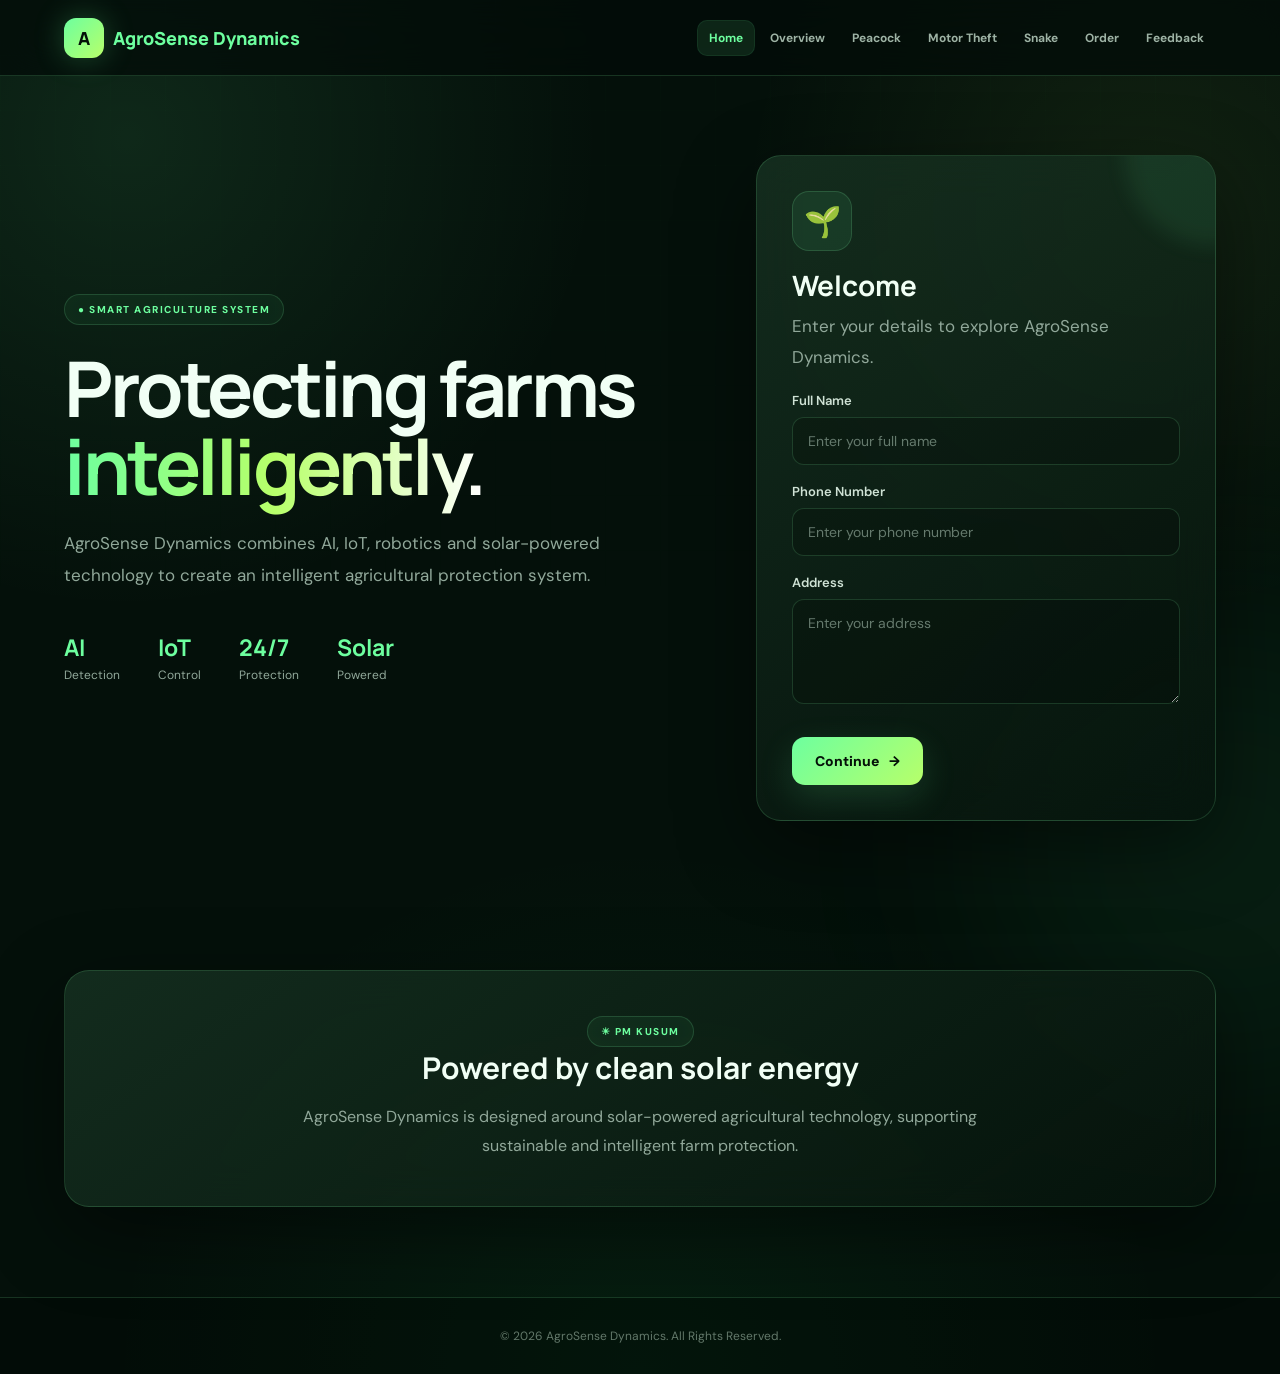
==== commit db190261: "Update index.html" ====
--- a/index.html
+++ b/index.html
@@ -1,117 +1,217 @@
 <!DOCTYPE html>
 <html lang="en">
+
 <head>
-<meta charset="UTF-8">
-<meta name="viewport" content="width=device-width, initial-scale=1.0">
-<title>AgroSense Dynamics | Welcome</title>
-<link rel="stylesheet" href="style.css">
+    <meta charset="UTF-8">
+
+    <meta name="viewport" content="width=device-width, initial-scale=1.0">
+
+    <title>AgroSense Dynamics</title>
+
+    <link rel="stylesheet" href="style.css">
 </head>
 
-<body class="landing">
-
-<header class="navbar">
-    <a href="index.html" class="logo">
-        <span class="logo-icon">A</span>
-        AgroSense <span>Dynamics</span>
-    </a>
-</header>
-
-<main class="hero">
-
-    <section class="hero-content reveal">
-
-        <div class="badge">● SMART FARM PROTECTION</div>
-
-        <h1>
-            Protect your farm with
-            <span class="gradient">intelligent technology.</span>
-        </h1>
-
-        <p>
-            AgroSense Dynamics is an integrated agricultural
-            protection system combining AI vision, smart sensors,
-            a 3D-printed rover, automated deterrents, security
-            monitoring and solar-powered technology.
-        </p>
-
-        <div class="hero-stats">
-            <div>
-                <strong>AI</strong>
-                <span>Vision</span>
+<body>
+
+    <!-- NAVBAR -->
+    <nav class="navbar">
+
+        <a href="index.html" class="logo">
+            <span class="logo-icon">A</span>
+
+            <span>
+                AgroSense
+                <span>Dynamics</span>
+            </span>
+        </a>
+
+        <div class="nav-links">
+
+            <a href="index.html" class="active">Home</a>
+            <a href="overview.html">Overview</a>
+            <a href="peacock.html">Peacock</a>
+            <a href="theft.html">Motor Theft</a>
+            <a href="snake.html">Snake</a>
+            <a href="order.html">Order</a>
+            <a href="feedback.html">Feedback</a>
+
+        </div>
+
+    </nav>
+
+
+    <!-- MAIN HERO -->
+
+    <main class="hero">
+
+        <section class="hero-content reveal">
+
+            <div class="badge">
+                ● SMART AGRICULTURE SYSTEM
             </div>
 
-            <div>
-                <strong>IoT</strong>
-                <span>Control</span>
+            <h1>
+                Protecting farms
+                <span class="gradient">
+                    intelligently.
+                </span>
+            </h1>
+
+            <p>
+                AgroSense Dynamics combines AI, IoT,
+                robotics and solar-powered technology
+                to create an intelligent agricultural
+                protection system.
+            </p>
+
+
+            <div class="hero-stats">
+
+                <div>
+                    <strong>AI</strong>
+                    <span>Detection</span>
+                </div>
+
+                <div>
+                    <strong>IoT</strong>
+                    <span>Control</span>
+                </div>
+
+                <div>
+                    <strong>24/7</strong>
+                    <span>Protection</span>
+                </div>
+
+                <div>
+                    <strong>Solar</strong>
+                    <span>Powered</span>
+                </div>
+
             </div>
 
-            <div>
-                <strong>24/7</strong>
-                <span>Protection</span>
+        </section>
+
+
+        <!-- LOGIN -->
+
+        <section class="login-card glass reveal delay">
+
+            <div class="large-icon">
+                🌱
             </div>
-        </div>
-
-    </section>
-
-
-    <section class="glass login-card reveal delay">
-
-        <div class="large-icon">🌱</div>
-
-        <h2>Welcome to AgroSense</h2>
-
-        <p class="muted">
-            Enter your details to explore our smart
-            agricultural protection system.
-        </p>
-
-        <form id="profileForm">
-
-            <label>
-                Name
+
+            <h2>
+                Welcome
+            </h2>
+
+            <p class="muted">
+                Enter your details to explore
+                AgroSense Dynamics.
+            </p>
+
+
+            <!-- IMPORTANT:
+                 action="overview.html"
+                 DIRECTLY OPENS OVERVIEW PAGE
+            -->
+
+            <form
+                id="loginForm"
+                action="overview.html"
+                method="GET"
+            >
+
+                <label for="name">
+                    Full Name
+                </label>
+
                 <input
                     type="text"
                     id="name"
-                    placeholder="Enter your name"
+                    name="name"
+                    placeholder="Enter your full name"
                     required
                 >
-            </label>
-
-            <label>
-                Address
+
+
+                <label for="phone">
+                    Phone Number
+                </label>
+
+                <input
+                    type="tel"
+                    id="phone"
+                    name="phone"
+                    placeholder="Enter your phone number"
+                    required
+                >
+
+
+                <label for="address">
+                    Address
+                </label>
+
                 <textarea
                     id="address"
+                    name="address"
                     placeholder="Enter your address"
                     required
                 ></textarea>
-            </label>
-
-            <label>
-                Phone Number
-                <input
-                    type="tel"
-                    id="phone"
-                    placeholder="+91 XXXXX XXXXX"
-                    required
+
+
+                <!-- THIS WILL DEFINITELY NAVIGATE -->
+
+                <button
+                    type="submit"
+                    class="btn primary"
                 >
-            </label>
-
-            <button class="btn primary" type="submit">
-                Continue
-                <span>→</span>
-            </button>
-
-        </form>
+                    Continue
+                    <span>→</span>
+                </button>
+
+            </form>
+
+        </section>
+
+    </main>
+
+
+    <!-- SOLAR SECTION -->
+
+    <section class="info-banner glass reveal">
+
+        <div class="badge">
+            ☀ PM KUSUM
+        </div>
+
+        <h2>
+            Powered by clean solar energy
+        </h2>
+
+        <p>
+            AgroSense Dynamics is designed around
+            solar-powered agricultural technology,
+            supporting sustainable and intelligent
+            farm protection.
+        </p>
 
     </section>
 
-</main>
-
-<footer>
-    © AgroSense Dynamics. All Rights Reserved.
-</footer>
-
-<script src="app.js"></script>
+
+    <!-- FOOTER -->
+
+    <footer>
+
+        © 2026 AgroSense Dynamics.
+        All Rights Reserved.
+
+    </footer>
+
+
+    <!-- JAVASCRIPT -->
+
+    <script src="script.js"></script>
 
 </body>
+
 </html>
